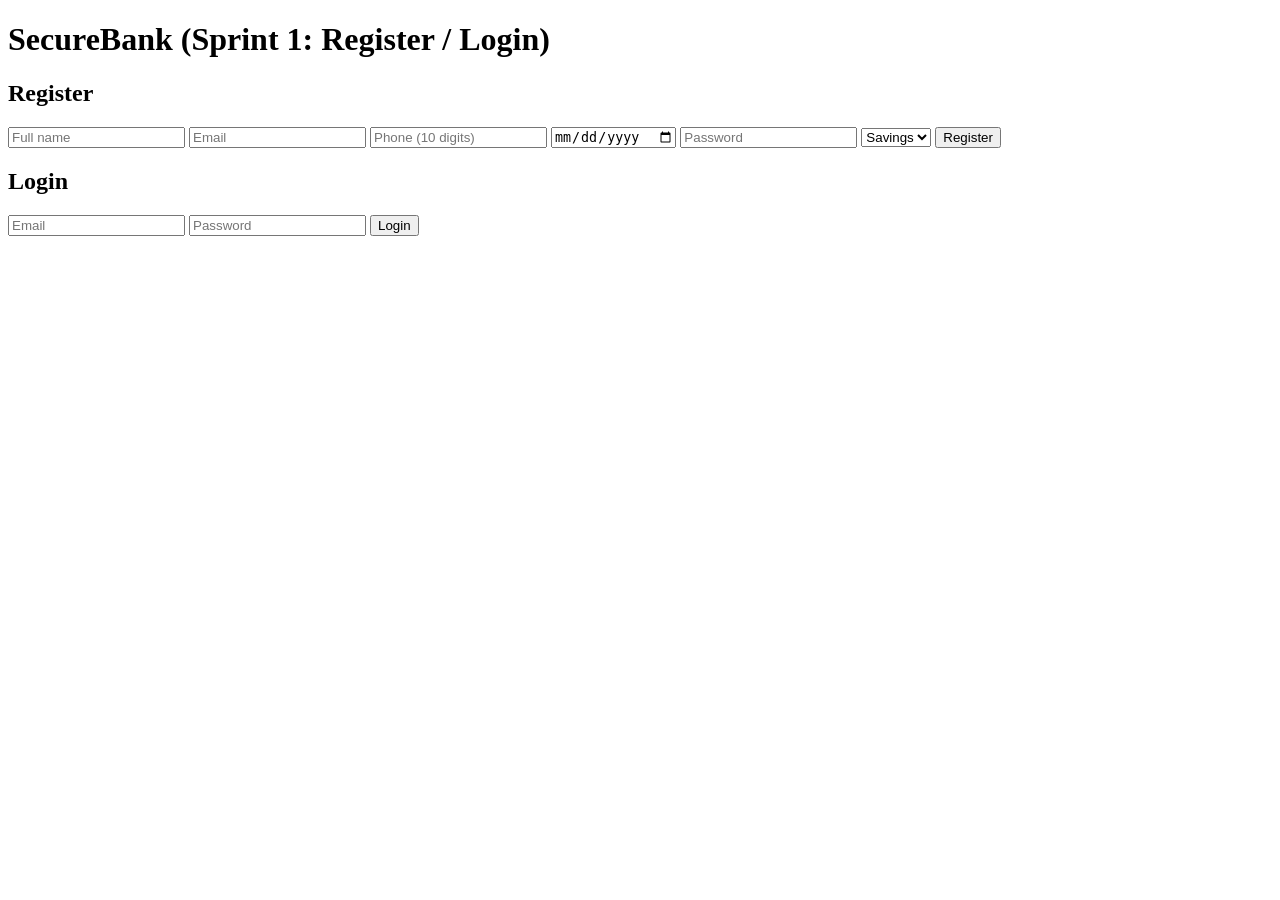
==== src/main/resources/static/index.html @ f3b8ad61 "sprint-1 done" ====
<!DOCTYPE html>
<html lang="en">
<head>
<meta charset="UTF-8">
<title>SecureBank - Sprint 1</title>
<link rel="stylesheet" href="/css/style.css">
</head>
<body>
  <h1>SecureBank (Sprint 1: Register / Login)</h1>

  <h2>Register</h2>
  <form id="registerForm">
    <input type="text" id="regFullName" placeholder="Full name" required>
    <input type="email" id="regEmail" placeholder="Email" required>
    <input type="text" id="regPhone" placeholder="Phone (10 digits)" required>
    <input type="date" id="regDob" required>
    <input type="password" id="regPassword" placeholder="Password" required>
    <select id="regAccountType">
      <option value="SAVINGS">Savings</option>
      <option value="CURRENT">Current</option>
    </select>
    <button type="submit">Register</button>
  </form>

  <h2>Login</h2>
  <form id="loginForm">
    <input type="email" id="loginEmail" placeholder="Email" required>
    <input type="password" id="loginPassword" placeholder="Password" required>
    <button type="submit">Login</button>
  </form>

  <pre id="output"></pre>

  <script src="/js/app.js"></script>
</body>
</html>
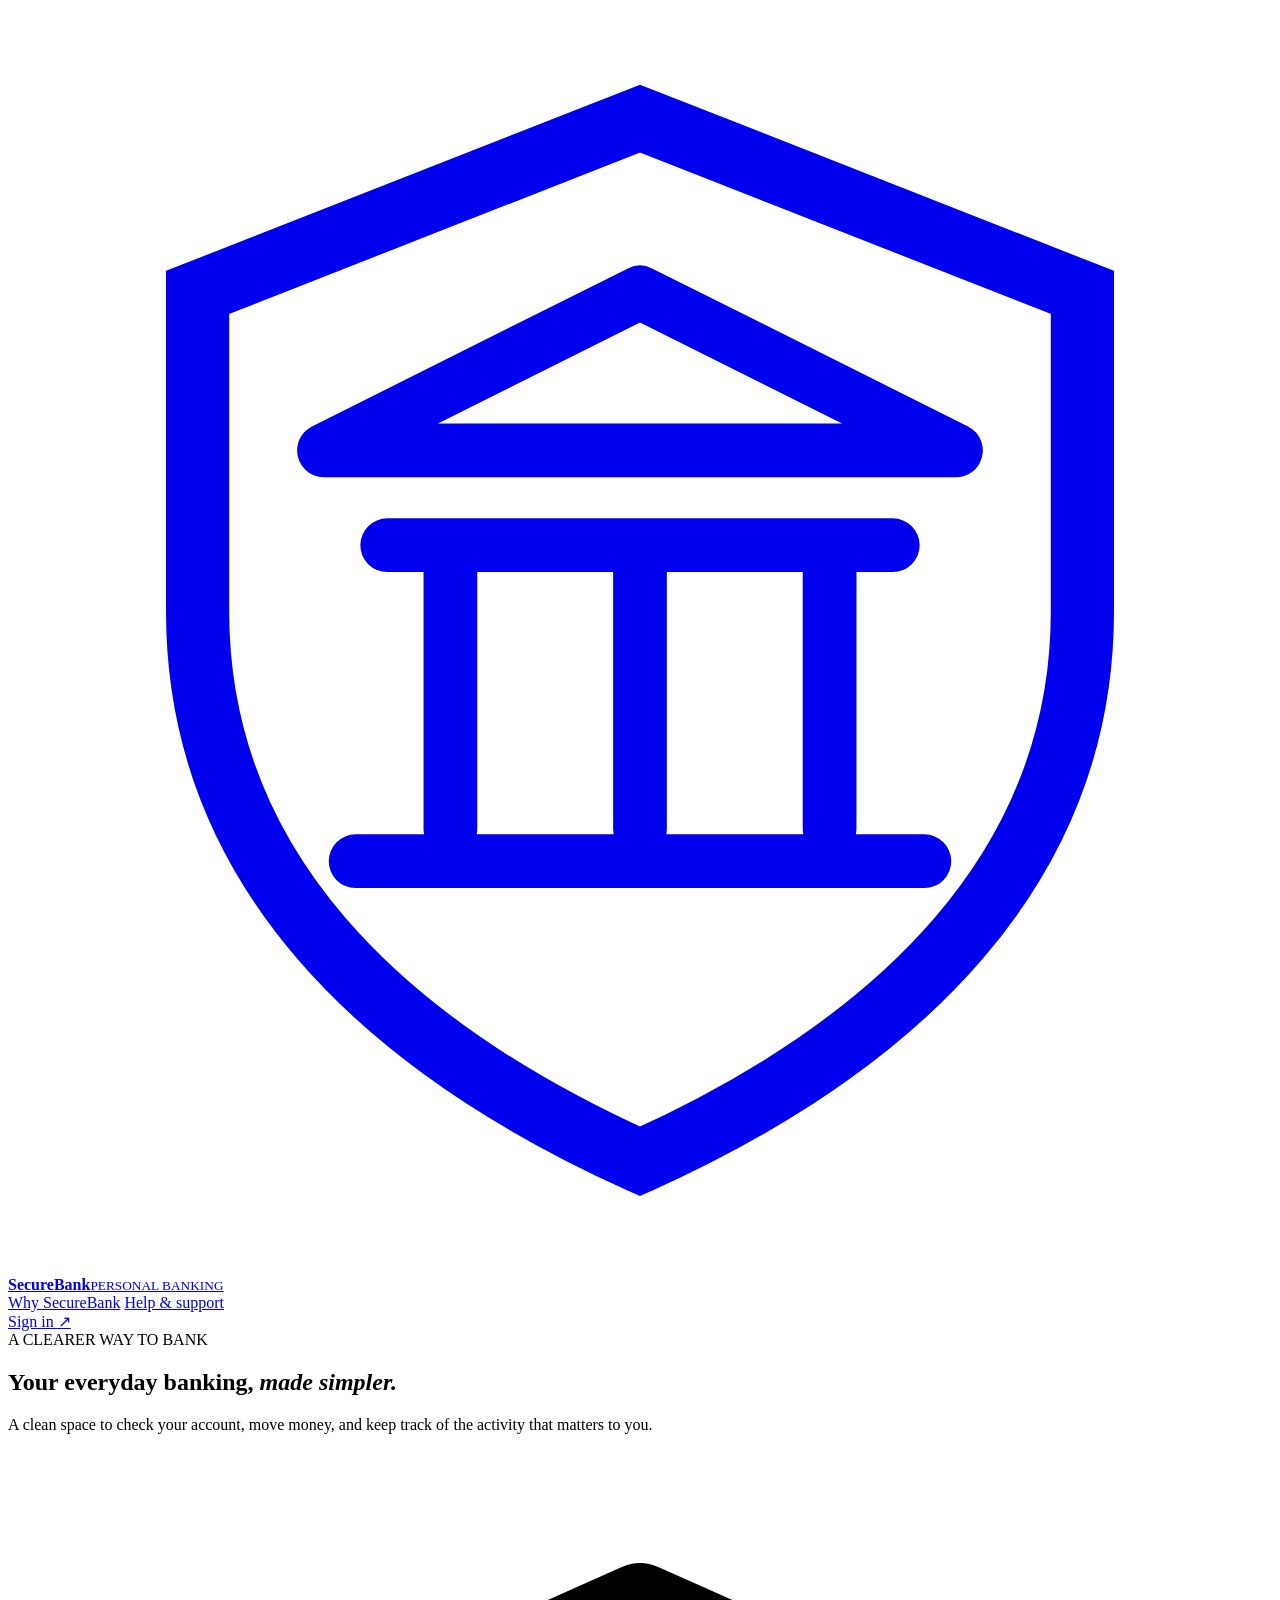
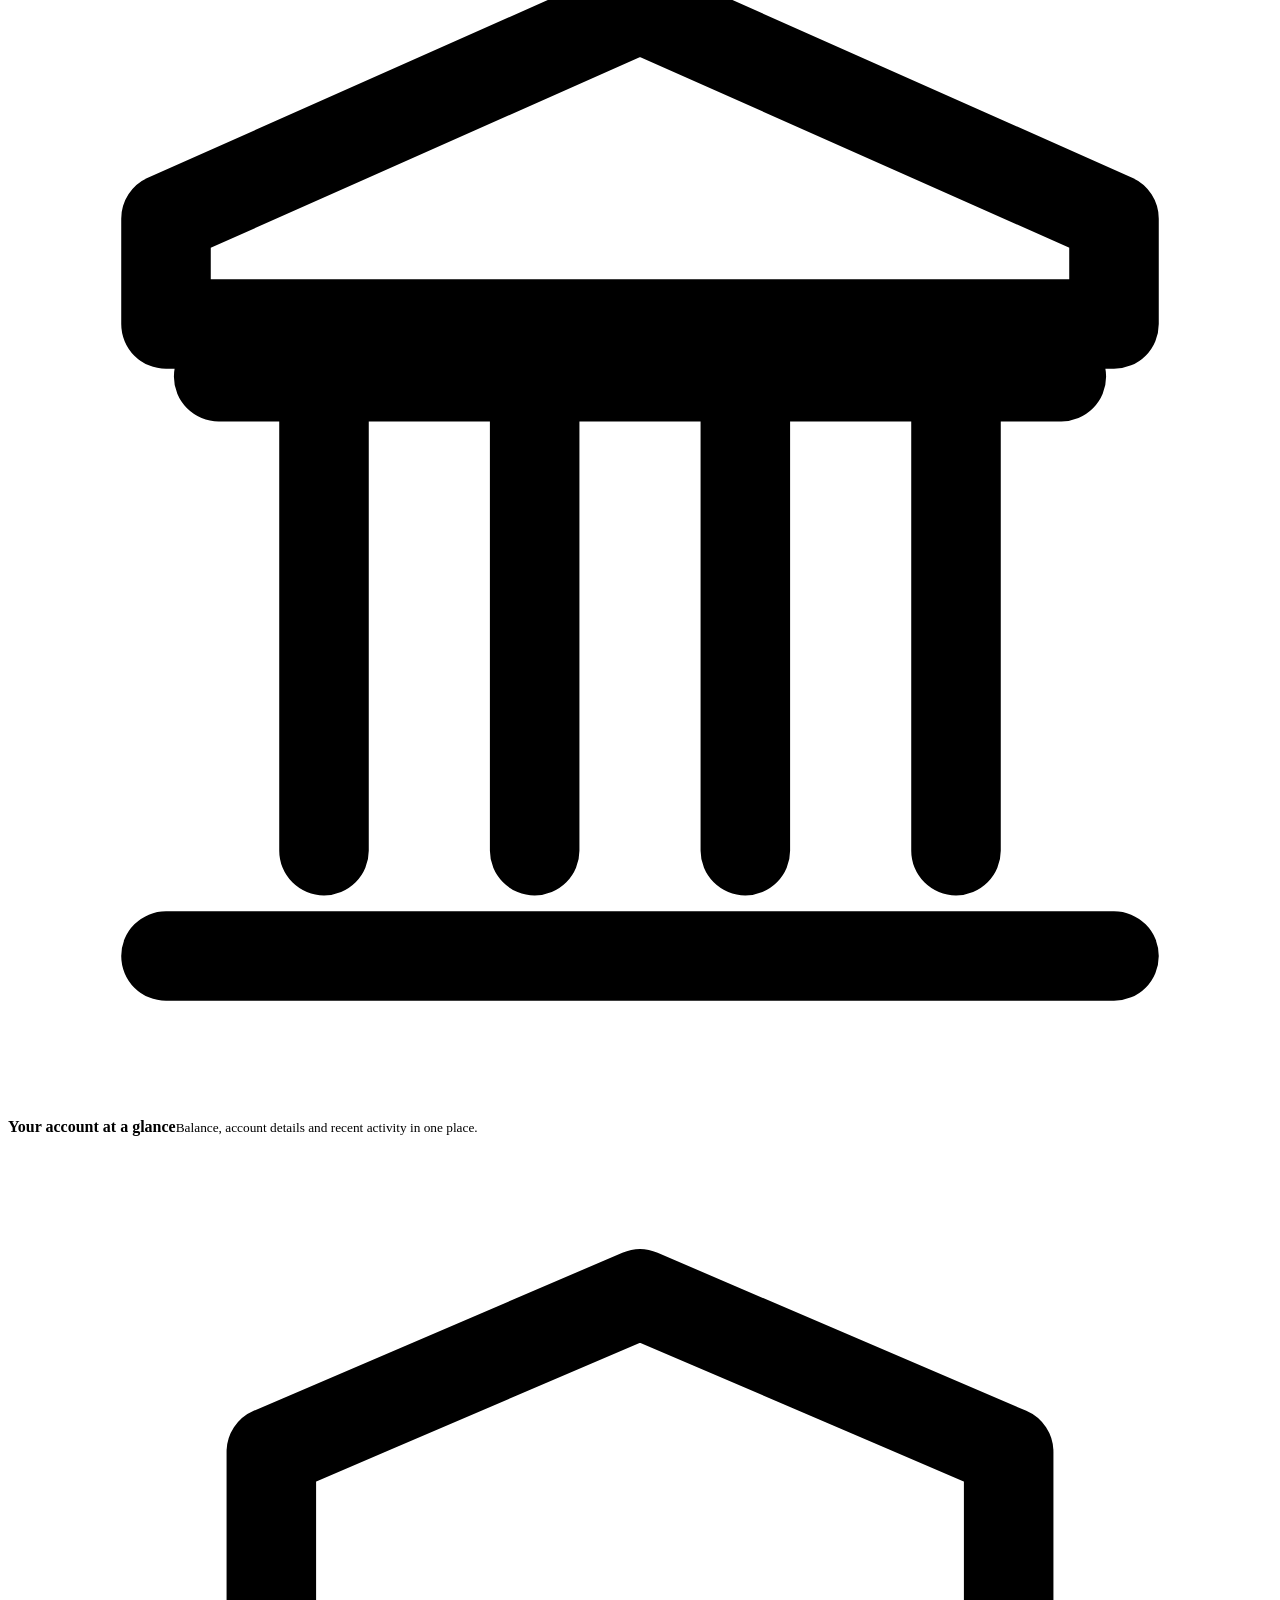
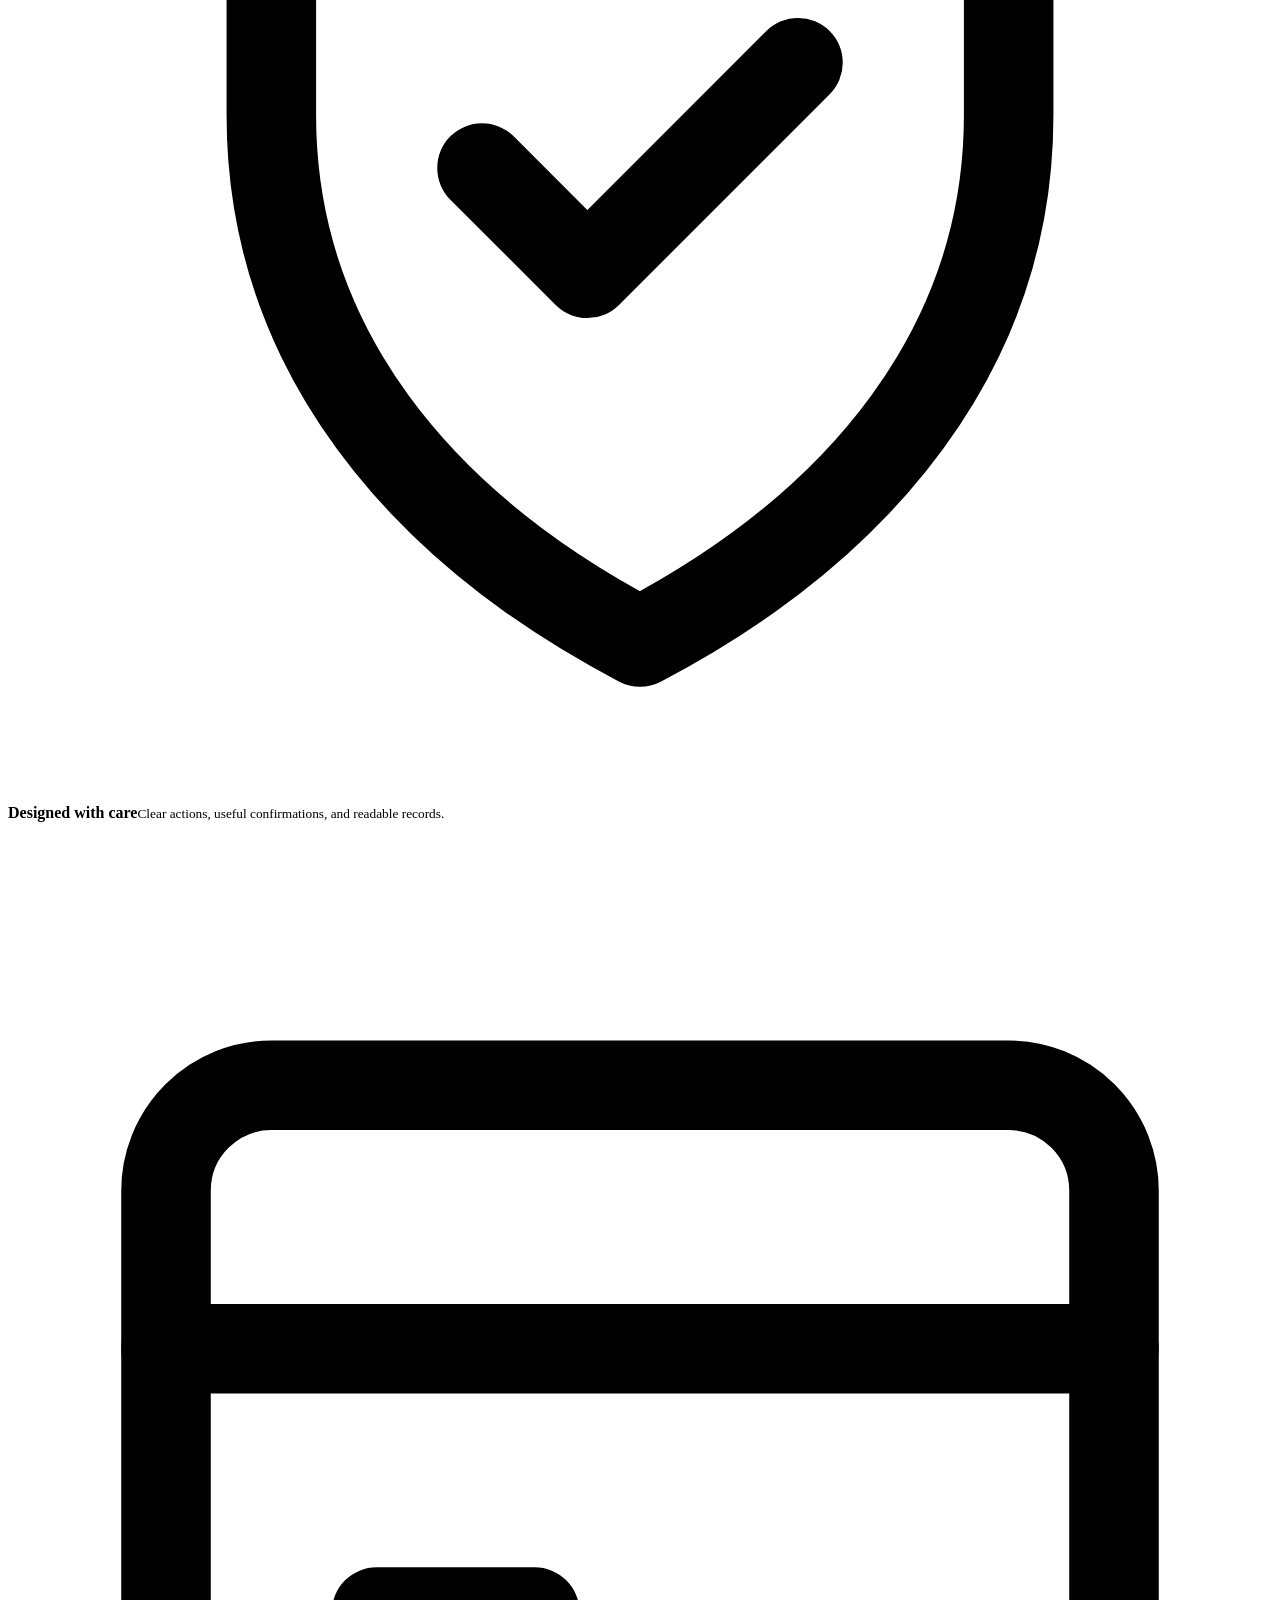
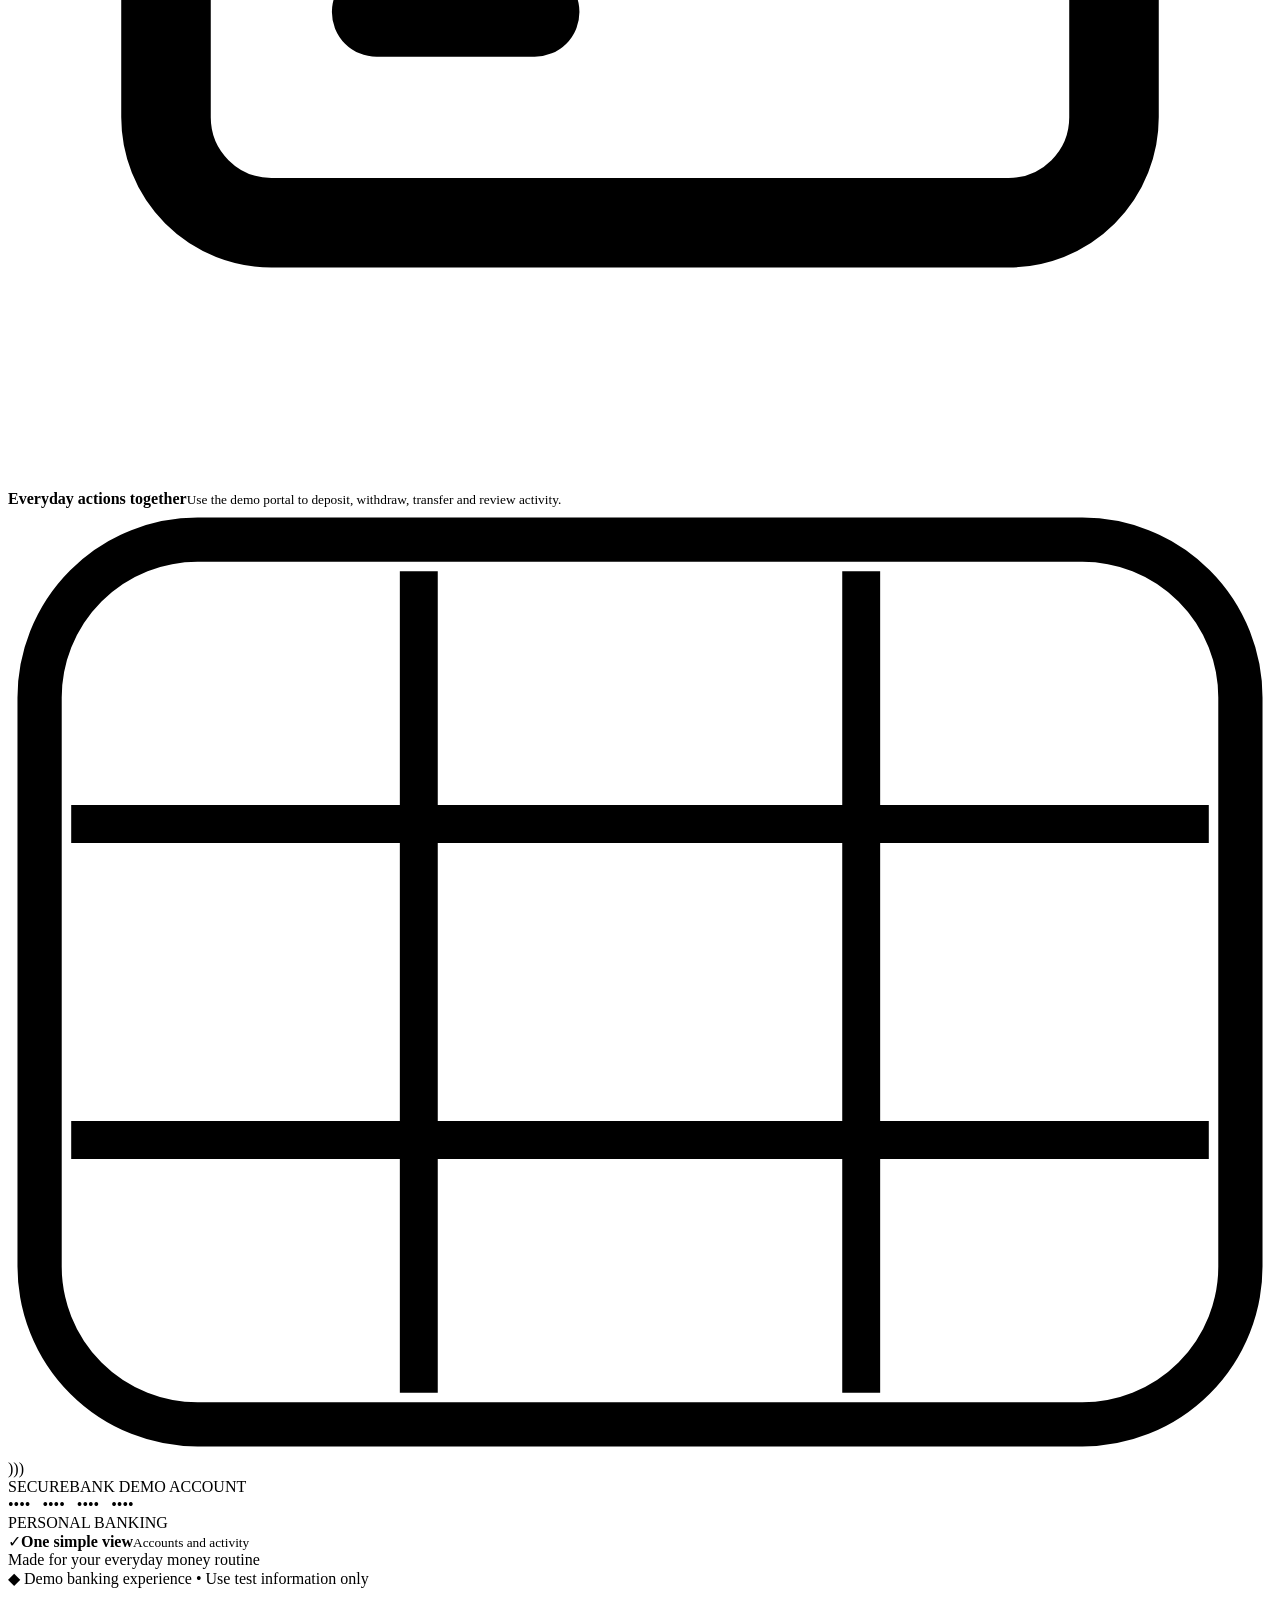
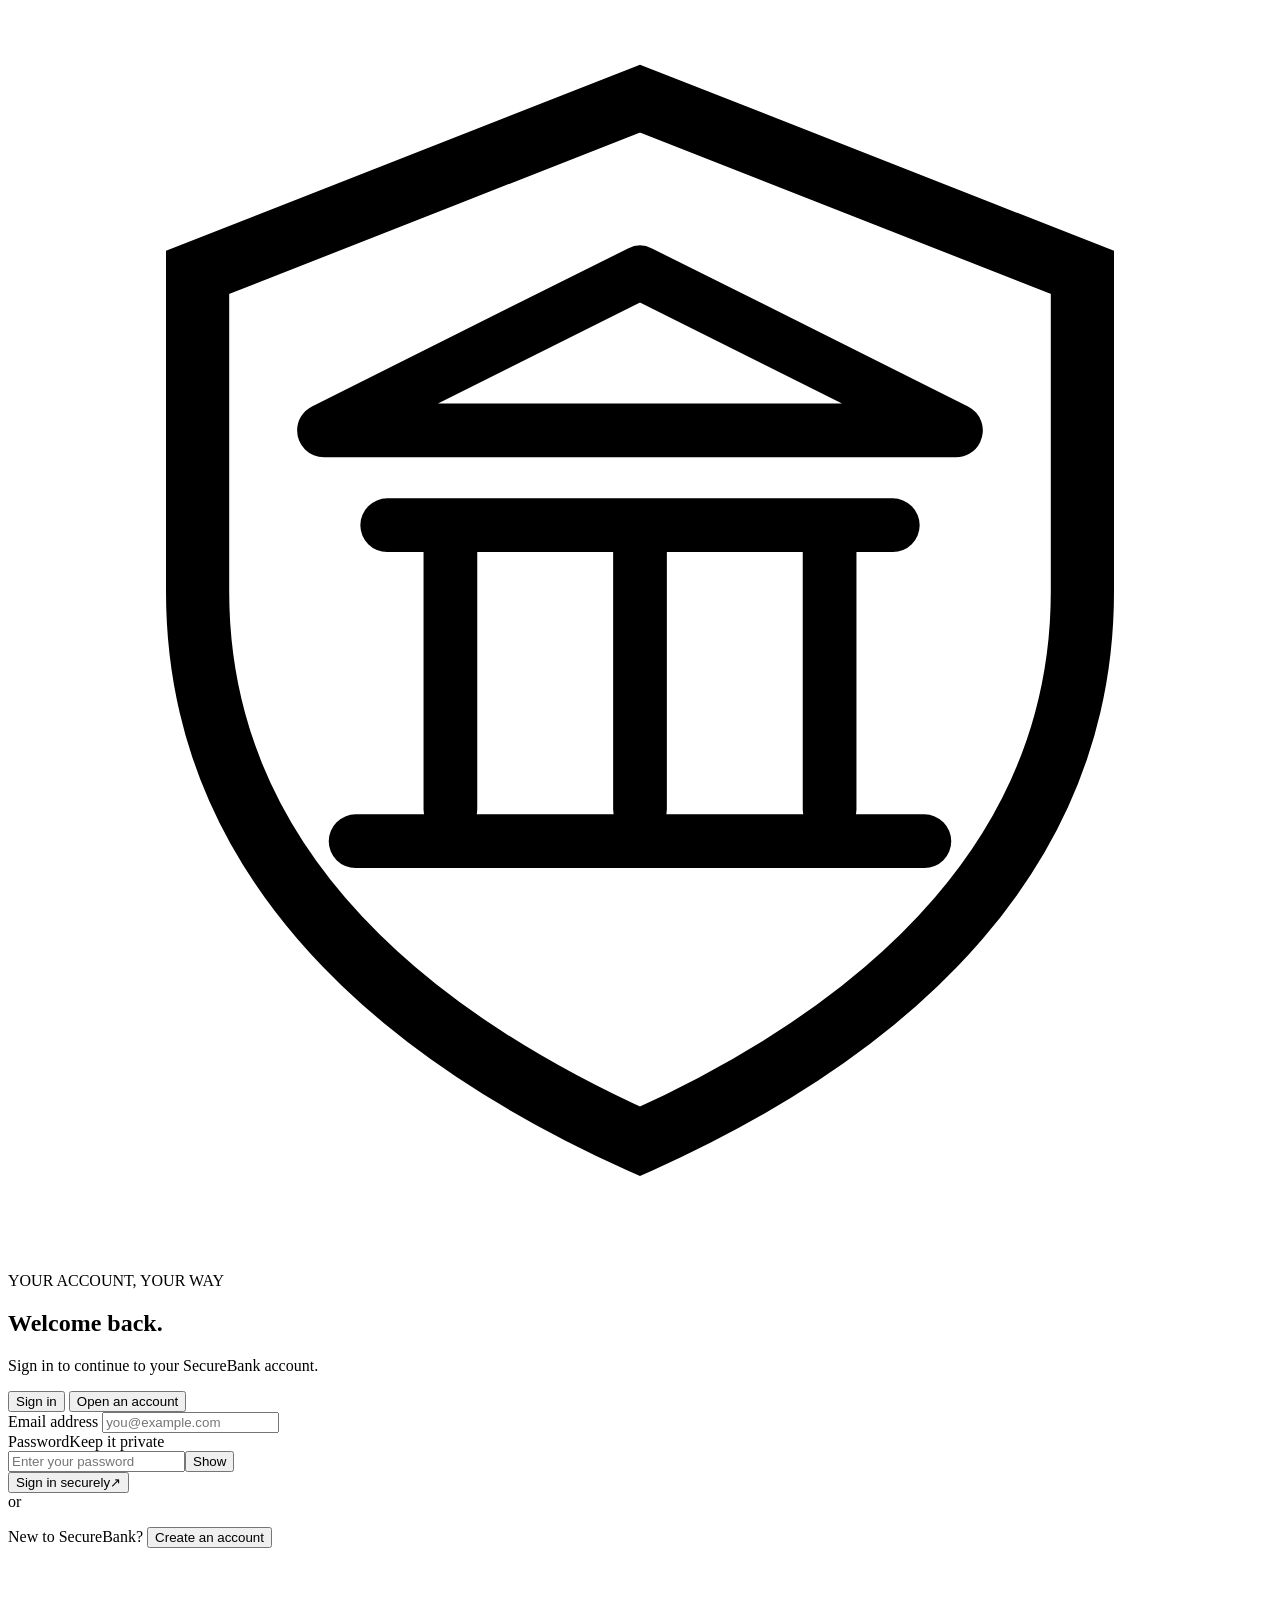
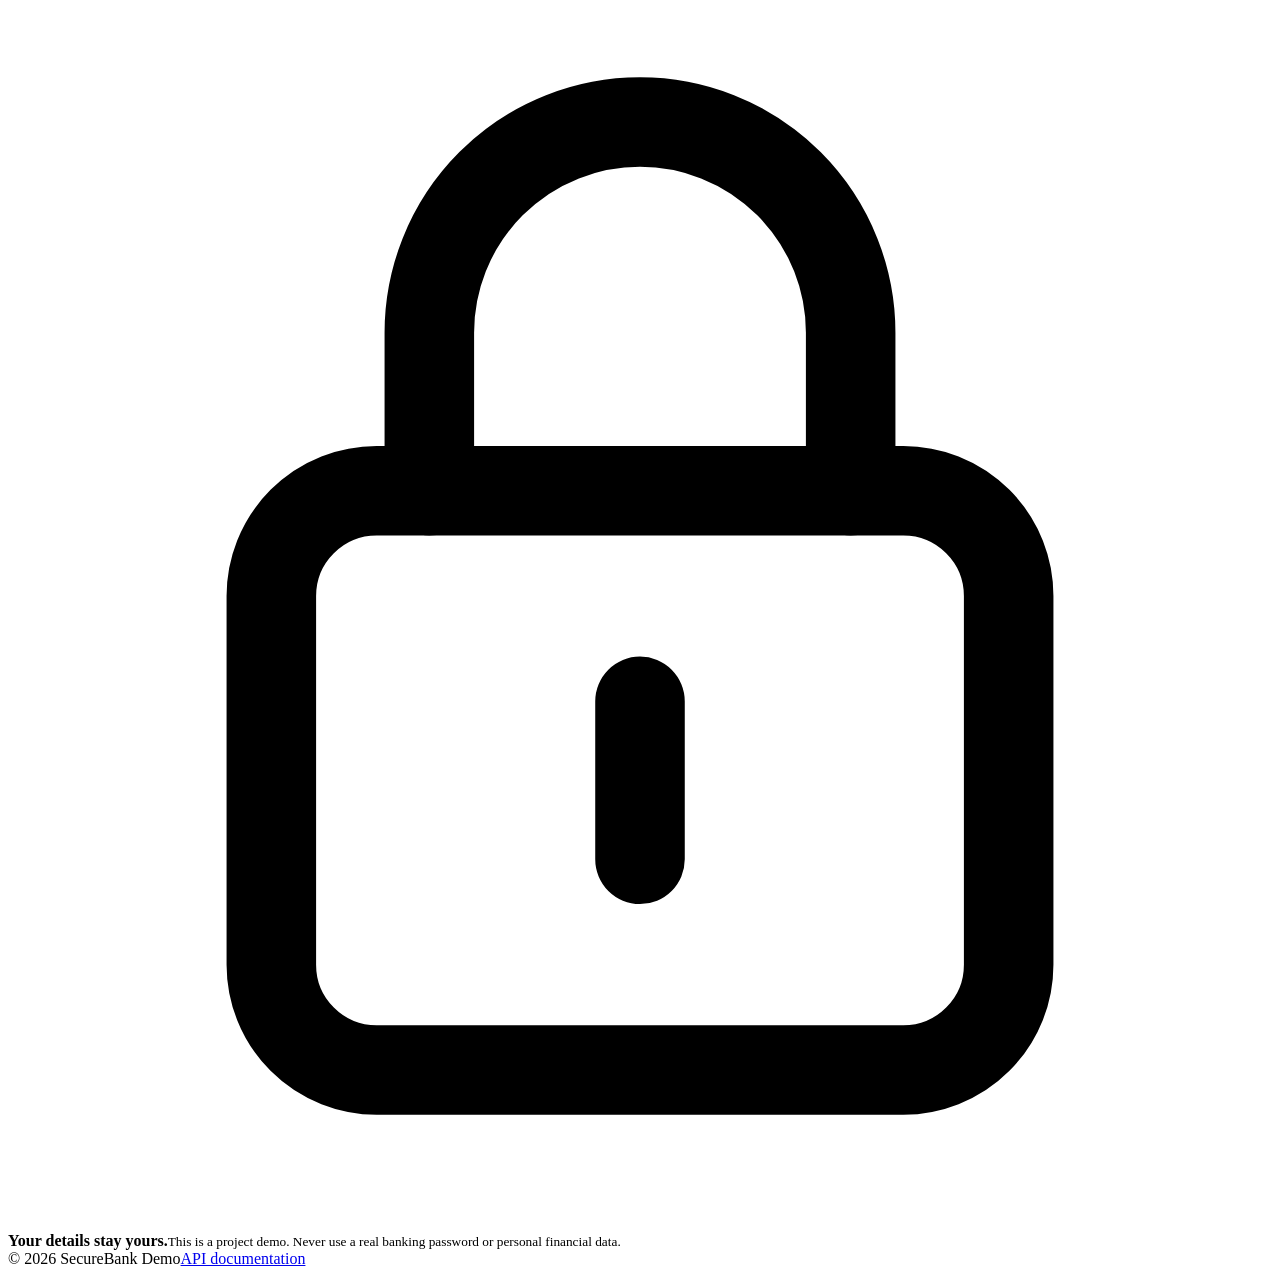
==== commit dbb2ef08: "Improve SecureBank UI and customer profile" ====
--- a/src/main/resources/static/index.html
+++ b/src/main/resources/static/index.html
@@ -1,36 +1,106 @@
-<!DOCTYPE html>
+<!doctype html>
 <html lang="en">
 <head>
-<meta charset="UTF-8">
-<title>SecureBank - Sprint 1</title>
-<link rel="stylesheet" href="/css/style.css">
+  <meta charset="UTF-8">
+  <meta name="viewport" content="width=device-width, initial-scale=1">
+  <meta name="theme-color" content="#0b1730">
+  <meta name="description" content="SecureBank demo banking portal for account access and everyday account management.">
+  <title>SecureBank | Personal Banking</title>
+  <link rel="stylesheet" href="/css/style.css?v=20261021">
 </head>
-<body>
-  <h1>SecureBank (Sprint 1: Register / Login)</h1>
+<body class="auth-page">
+  <header class="public-header">
+    <a class="brand" href="/" aria-label="SecureBank home">
+      <span class="brand-mark" aria-hidden="true">
+        <svg viewBox="0 0 40 40" fill="none"><path d="M20 3.5 34 9v10.1c0 8.1-5.8 13.7-14 17.4C11.8 32.8 6 27.2 6 19.1V9L20 3.5Z" stroke="currentColor" stroke-width="2"/><path d="M12 17h16M14 17v9m6-9v9m6-9v9M11 27h18M10 14l10-5 10 5H10Z" stroke="currentColor" stroke-width="1.7" stroke-linecap="round" stroke-linejoin="round"/></svg>
+      </span>
+      <span class="brand-copy"><strong>SecureBank</strong><small>PERSONAL BANKING</small></span>
+    </a>
+    <nav class="public-nav" aria-label="Main navigation">
+      <a href="#benefits">Why SecureBank</a>
+      <a href="#help">Help &amp; support</a>
+    </nav>
+    <a class="header-signin" href="#account-access">Sign in <span aria-hidden="true">↗</span></a>
+  </header>
 
-  <h2>Register</h2>
-  <form id="registerForm">
-    <input type="text" id="regFullName" placeholder="Full name" required>
-    <input type="email" id="regEmail" placeholder="Email" required>
-    <input type="text" id="regPhone" placeholder="Phone (10 digits)" required>
-    <input type="date" id="regDob" required>
-    <input type="password" id="regPassword" placeholder="Password" required>
-    <select id="regAccountType">
-      <option value="SAVINGS">Savings</option>
-      <option value="CURRENT">Current</option>
-    </select>
-    <button type="submit">Register</button>
-  </form>
+  <main class="auth-layout">
+    <section class="auth-story" aria-labelledby="hero-title">
+      <div class="hero-copy">
+        <span class="eyebrow"><span class="eyebrow-dot"></span> A CLEARER WAY TO BANK</span>
+        <h1 id="hero-title">Your everyday banking, <em>made simpler.</em></h1>
+        <p class="hero-subtitle">A clean space to check your account, move money, and keep track of the activity that matters to you.</p>
+        <div class="hero-points" id="benefits">
+          <div class="hero-point"><span class="point-icon" aria-hidden="true"><svg viewBox="0 0 24 24" fill="none"><path d="M4 10h16M6 10v9m4-9v9m4-9v9m4-9v9M3 21h18M12 3 3 7v2h18V7L12 3Z" stroke="currentColor" stroke-width="1.7" stroke-linecap="round" stroke-linejoin="round"/></svg></span><span><strong>Your account at a glance</strong><small>Balance, account details and recent activity in one place.</small></span></div>
+          <div class="hero-point"><span class="point-icon" aria-hidden="true"><svg viewBox="0 0 24 24" fill="none"><path d="M12 3 19 6v5c0 4.4-2.8 7.8-7 10-4.2-2.2-7-5.6-7-10V6l7-3Z" stroke="currentColor" stroke-width="1.7" stroke-linejoin="round"/><path d="m9 12 2 2 4-4" stroke="currentColor" stroke-width="1.7" stroke-linecap="round" stroke-linejoin="round"/></svg></span><span><strong>Designed with care</strong><small>Clear actions, useful confirmations, and readable records.</small></span></div>
+          <div class="hero-point"><span class="point-icon" aria-hidden="true"><svg viewBox="0 0 24 24" fill="none"><rect x="3" y="5" width="18" height="14" rx="2" stroke="currentColor" stroke-width="1.7"/><path d="M3 10h18M7 15h3" stroke="currentColor" stroke-width="1.7" stroke-linecap="round"/></svg></span><span><strong>Everyday actions together</strong><small>Use the demo portal to deposit, withdraw, transfer and review activity.</small></span></div>
+        </div>
+      </div>
 
-  <h2>Login</h2>
-  <form id="loginForm">
-    <input type="email" id="loginEmail" placeholder="Email" required>
-    <input type="password" id="loginPassword" placeholder="Password" required>
-    <button type="submit">Login</button>
-  </form>
+      <div class="visual-stage" aria-label="SecureBank digital account illustration">
+        <div class="orb orb-one"></div><div class="orb orb-two"></div>
+        <div class="bank-card-art">
+          <div class="bank-card-top"><span class="card-chip" aria-hidden="true"><svg viewBox="0 0 40 30" fill="none"><rect x="1" y="1" width="38" height="28" rx="5" stroke="currentColor" stroke-width="1.4"/><path d="M13 2v26M27 2v26M2 10h36M2 20h36" stroke="currentColor" stroke-width="1.2"/></svg></span><span class="contactless" aria-hidden="true">)))</span></div>
+          <div class="card-label">SECUREBANK <span>DEMO ACCOUNT</span></div>
+          <div class="card-number" aria-label="Illustrative masked card number">•••• &nbsp; •••• &nbsp; •••• &nbsp; ••••</div>
+          <div class="bank-card-bottom"><span>PERSONAL BANKING</span><span class="card-circles" aria-hidden="true"><i></i><i></i></span></div>
+        </div>
+        <div class="floating-note"><span class="note-check" aria-hidden="true">✓</span><span><strong>One simple view</strong><small>Accounts and activity</small></span></div>
+        <div class="visual-caption"><span class="caption-line"></span><span>Made for your everyday money routine</span></div>
+      </div>
+      <div class="story-footer"><span class="footer-lock" aria-hidden="true">◆</span> Demo banking experience <span class="footer-separator">•</span> Use test information only</div>
+    </section>
 
-  <pre id="output"></pre>
+    <section class="auth-panel" id="account-access" aria-labelledby="auth-heading">
+      <div class="auth-card">
+        <div class="auth-card-heading">
+          <div class="mobile-brand-mark" aria-hidden="true"><svg viewBox="0 0 40 40" fill="none"><path d="M20 3.5 34 9v10.1c0 8.1-5.8 13.7-14 17.4C11.8 32.8 6 27.2 6 19.1V9L20 3.5Z" stroke="currentColor" stroke-width="2"/><path d="M12 17h16M14 17v9m6-9v9m6-9v9M11 27h18M10 14l10-5 10 5H10Z" stroke="currentColor" stroke-width="1.7" stroke-linecap="round" stroke-linejoin="round"/></svg></div>
+          <p class="eyebrow">YOUR ACCOUNT, YOUR WAY</p>
+          <h2 id="auth-heading">Welcome back.</h2>
+          <p class="auth-intro">Sign in to continue to your SecureBank account.</p>
+        </div>
 
-  <script src="/js/app.js"></script>
+        <div class="auth-tabs" role="tablist" aria-label="Account access options">
+          <button id="loginTab" class="auth-tab is-active" type="button" role="tab" aria-selected="true" aria-controls="loginPanel">Sign in</button>
+          <button id="registerTab" class="auth-tab" type="button" role="tab" aria-selected="false" aria-controls="registerPanel">Open an account</button>
+        </div>
+
+        <section id="loginPanel" class="auth-tab-panel" role="tabpanel" aria-labelledby="loginTab">
+          <form id="loginForm" class="auth-form" novalidate>
+            <div class="field-group">
+              <label for="loginEmail">Email address</label>
+              <input type="email" id="loginEmail" name="email" placeholder="you@example.com" autocomplete="username" required maxlength="150">
+            </div>
+            <div class="field-group">
+              <div class="field-label-row"><label for="loginPassword">Password</label><span class="field-hint">Keep it private</span></div>
+              <div class="password-field"><input type="password" id="loginPassword" name="password" placeholder="Enter your password" autocomplete="current-password" required><button class="password-toggle" type="button" data-toggle-password="loginPassword" aria-label="Show password" aria-pressed="false">Show</button></div>
+            </div>
+            <button class="btn btn-primary btn-full" type="submit" id="loginSubmit"><span>Sign in securely</span><span aria-hidden="true">↗</span></button>
+          </form>
+          <div class="auth-divider"><span>or</span></div>
+          <p class="auth-switch-copy">New to SecureBank? <button type="button" class="text-button" data-open-tab="register">Create an account</button></p>
+        </section>
+
+        <section id="registerPanel" class="auth-tab-panel" role="tabpanel" aria-labelledby="registerTab" hidden>
+          <form id="registerForm" class="auth-form register-form" novalidate>
+            <div class="field-group"><label for="regFullName">Full name</label><input type="text" id="regFullName" name="fullName" placeholder="Your full name" autocomplete="name" required maxlength="100"></div>
+            <div class="field-group"><label for="regEmail">Email address</label><input type="email" id="regEmail" name="email" placeholder="you@example.com" autocomplete="email" required maxlength="150"></div>
+            <div class="field-grid">
+              <div class="field-group"><label for="regPhone">Mobile number</label><input type="tel" id="regPhone" name="phone" placeholder="10-digit number" inputmode="numeric" pattern="[0-9]{10}" maxlength="10" autocomplete="tel" required></div>
+              <div class="field-group"><label for="regDob">Date of birth</label><input type="date" id="regDob" name="dateOfBirth" autocomplete="bday" required><small class="field-help">You must be at least 18 years old.</small></div>
+            </div>
+            <div class="field-group"><label for="regAccountType">Account type</label><select id="regAccountType" name="accountType" required><option value="SAVINGS">Savings account</option><option value="CURRENT">Current account</option></select></div>
+            <div class="field-group"><div class="field-label-row"><label for="regPassword">Create password</label><span class="field-hint">8+ characters</span></div><div class="password-field"><input type="password" id="regPassword" name="password" placeholder="Use a letter and a number" autocomplete="new-password" minlength="8" pattern="(?=.*[A-Za-z])(?=.*[0-9]).{8,}" required><button class="password-toggle" type="button" data-toggle-password="regPassword" aria-label="Show password" aria-pressed="false">Show</button></div><small class="field-help">Use at least 8 characters, including one letter and one number.</small></div>
+            <button class="btn btn-primary btn-full" type="submit" id="registerSubmit"><span>Create account</span><span aria-hidden="true">↗</span></button>
+          </form>
+          <p class="auth-switch-copy register-switch">Already have an account? <button type="button" class="text-button" data-open-tab="login">Sign in instead</button></p>
+        </section>
+
+        <p id="output" class="feedback" role="status" aria-live="polite" hidden></p>
+        <div class="auth-security-note"><span class="security-symbol" aria-hidden="true"><svg viewBox="0 0 24 24" fill="none"><rect x="5" y="10" width="14" height="11" rx="2" stroke="currentColor" stroke-width="1.7"/><path d="M8 10V7a4 4 0 1 1 8 0v3M12 14v3" stroke="currentColor" stroke-width="1.7" stroke-linecap="round"/></svg></span><span><strong>Your details stay yours.</strong><small>This is a project demo. Never use a real banking password or personal financial data.</small></span></div>
+      </div>
+      <footer class="panel-footer" id="help"><span>© <span id="copyrightYear">2026</span> SecureBank Demo</span><span><a href="/swagger-ui.html" target="_blank" rel="noopener noreferrer">API documentation</a></span></footer>
+    </section>
+  </main>
+  <script src="/js/app.js?v=20261021" defer></script>
 </body>
 </html>
